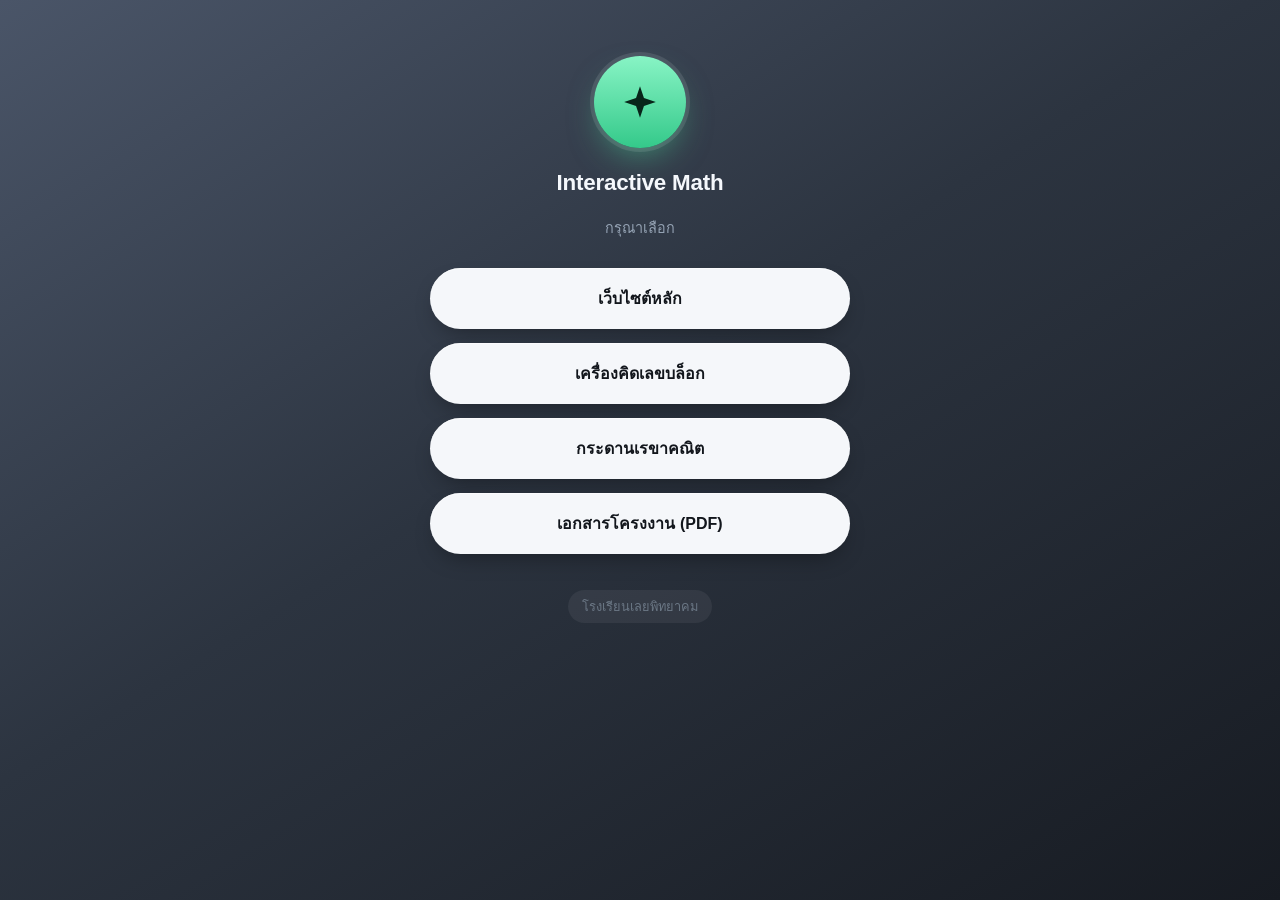
==== index.html @ 2675c6eb "Drop the slide deck; land on the three tools and the report The deck duplicated what the site itself" ====
<!DOCTYPE html>
<html lang="th">
<head>
<meta charset="UTF-8">
<meta name="viewport" content="width=device-width, initial-scale=1.0">
<title>Interactive Math</title>
<style>
  *{box-sizing:border-box;margin:0;padding:0;}
  body{
    min-height:100vh;
    display:flex;flex-direction:column;align-items:center;
    gap:22px;
    padding:56px 20px 32px;
    background:linear-gradient(148deg,#4a5568 0%,#2c3440 46%,#171b22 100%);
    color:#f5f8fc;
    font-family:'Leelawadee UI','Noto Sans Thai','Segoe UI',sans-serif;
    text-align:center;
  }

  .avatar{
    width:92px;height:92px;border-radius:50%;
    display:flex;align-items:center;justify-content:center;
    background:linear-gradient(180deg,#88f4c5,#34c98a);
    box-shadow:0 0 0 4px rgba(255,255,255,.1), 0 14px 34px -10px rgba(78,227,160,.55);
  }
  .avatar svg{width:38px;height:38px;color:#08251a;}

  h1{font-size:1.4rem;font-weight:800;letter-spacing:-.01em;}
  .bio{color:#94a2b3;font-size:.9rem;max-width:32ch;line-height:1.5;margin-bottom:6px;}

  .links{
    display:flex;flex-direction:column;gap:14px;
    width:100%;max-width:420px;
  }
  .links a{
    display:flex;align-items:center;justify-content:center;gap:10px;
    padding:18px 22px;border-radius:100px;
    background:#f5f7fa;color:#12161c;
    text-decoration:none;font-weight:700;font-size:1rem;
    box-shadow:0 10px 24px -10px rgba(0,0,0,.45), inset 0 1px 0 rgba(255,255,255,.6);
    transition:transform .15s ease, box-shadow .15s ease;
    -webkit-tap-highlight-color:transparent;
  }
  .links a:hover{transform:translateY(-2px);box-shadow:0 16px 30px -10px rgba(0,0,0,.55), inset 0 1px 0 rgba(255,255,255,.7);}
  .links a:active{transform:scale(.97);}

  footer{
    margin-top:14px;
    display:inline-flex;align-items:center;gap:6px;
    color:#6b7785;font-size:.8rem;
    padding:6px 14px;border-radius:100px;
    background:rgba(255,255,255,.06);
  }
</style>
</head>
<body>

  <div class="avatar">
    <svg viewBox="0 0 24 24" fill="currentColor" aria-hidden="true"><path d="M12 2L14.5 9.5L22 12L14.5 14.5L12 22L9.5 14.5L2 12L9.5 9.5L12 2Z"/></svg>
  </div>
  <h1>Interactive Math</h1>
  <p class="bio">กรุณาเลือก</p>

  <nav class="links">
    <a href="หน้าเว็บ/index.html">เว็บไซต์หลัก</a>
    <a href="เครื่องคิดเลข/เครื่องคิดเลข-บล็อก_2.html">เครื่องคิดเลขบล็อก</a>
    <a href="เรขาคณิต/index.html">กระดานเรขาคณิต</a>
    <!-- เปิดแท็บใหม่ ให้ตัวอ่าน PDF ในตัวของเบราว์เซอร์จัดการ
         ทำงานทั้งตอนเปิดไฟล์ตรงๆ และบน GitHub Pages ไม่ต้องพึ่งไลบรารีอะไร -->
    <a href="โครงงานเว็บแอปแก้สมาการ.pdf" target="_blank" rel="noopener">เอกสารโครงงาน (PDF)</a>
  </nav>

  <footer> โรงเรียนเลยพิทยาคม</footer>

</body>
</html>
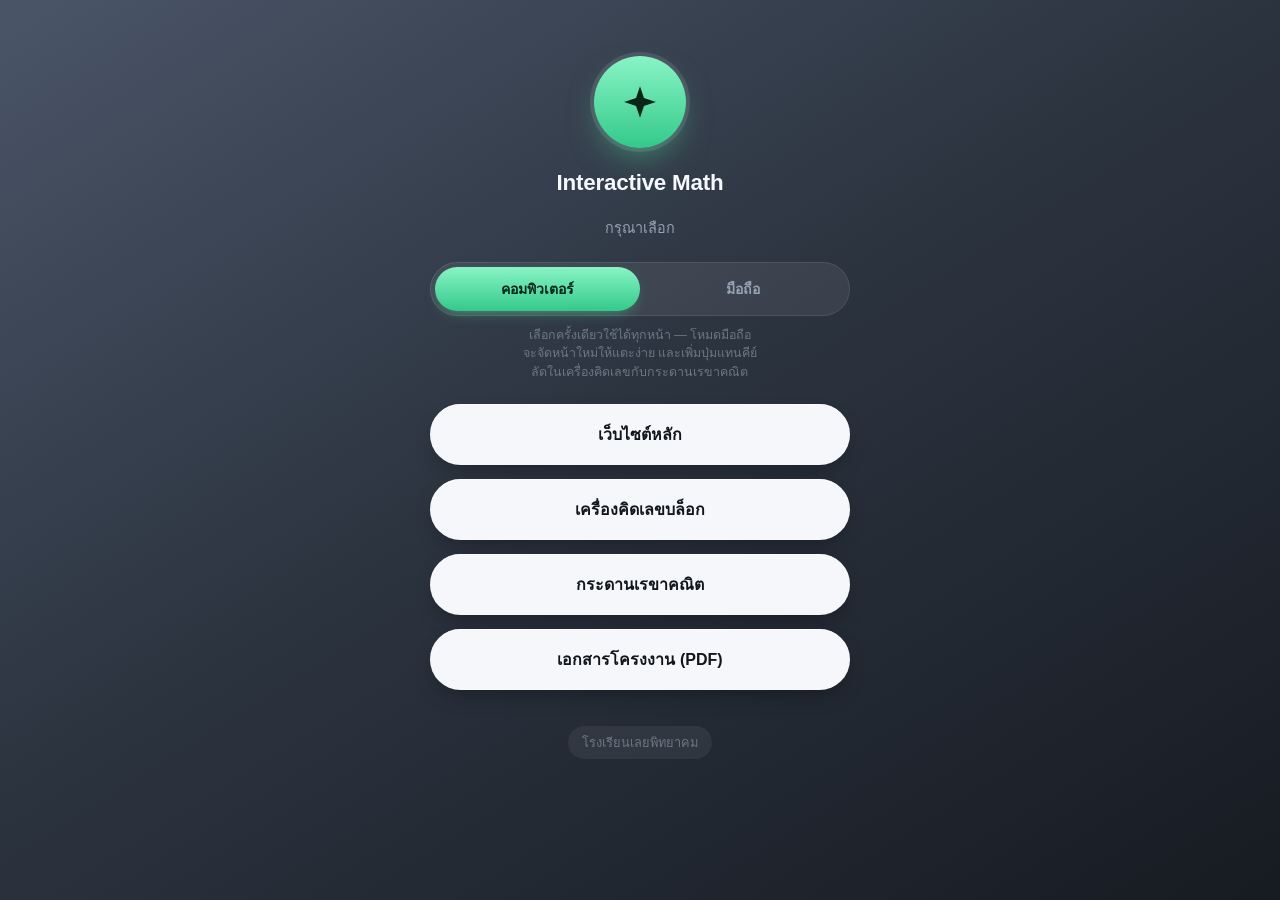
==== commit 3c93561a: "Let the reader say whether they are on a computer or a phone The site guesses from the pointer and t" ====
--- a/index.html
+++ b/index.html
@@ -4,6 +4,12 @@
 <meta charset="UTF-8">
 <meta name="viewport" content="width=device-width, initial-scale=1.0">
 <title>Interactive Math</title>
+
+<!-- โหมดอุปกรณ์ — ต้องรันก่อน CSS โหลด ไม่งั้นปุ่มที่เลือกไว้จะกระพริบสลับข้างหนึ่งเฟรม
+     หน้านี้เป็นที่ที่ผู้ใช้ "เลือก" ส่วนหน้าอื่นแค่ "อ่าน" ค่าที่เลือกไว้
+     เดาจากอุปกรณ์ให้ก่อน เลือกทับได้ตลอด ข้อความชุดนี้เหมือนกันทุกหน้า -->
+<script>(function(){var d=null;try{d=localStorage.getItem('im-device');}catch(e){}if(d!=='mobile'&&d!=='desktop')d=(matchMedia('(pointer:coarse)').matches||innerWidth<=820)?'mobile':'desktop';document.documentElement.dataset.device=d;})();</script>
+
 <style>
   *{box-sizing:border-box;margin:0;padding:0;}
   body{
@@ -26,7 +32,48 @@
   .avatar svg{width:38px;height:38px;color:#08251a;}
 
   h1{font-size:1.4rem;font-weight:800;letter-spacing:-.01em;}
-  .bio{color:#94a2b3;font-size:.9rem;max-width:32ch;line-height:1.5;margin-bottom:6px;}
+  .bio{color:#94a2b3;font-size:.9rem;max-width:32ch;line-height:1.5;}
+
+  /* ---------- ตัวเลือกอุปกรณ์ ----------
+     เลือกที่นี่ที่เดียว แล้วทุกหน้าอ่านค่าเดียวกันจาก localStorage
+     โหมดคอม = ของเดิมทุกอย่าง โหมดมือถือ = เลย์เอาต์ใหม่ + ปุ่มแทนคีย์ลัด
+     ปุ่มสองอันนี้เลื่อนแถบเขียวไปมาแทนการเปลี่ยนสีทีละปุ่ม จะได้เห็นว่าเป็นสวิตช์
+     ไม่ใช่ลิงก์สองอัน */
+  .device{
+    position:relative;display:flex;
+    width:100%;max-width:420px;
+    padding:5px;border-radius:100px;
+    background:rgba(255,255,255,.07);
+    box-shadow:inset 0 0 0 1px rgba(255,255,255,.09);
+  }
+  /* แถบที่เลื่อน วางใต้ปุ่มทั้งสอง ตำแหน่งคุมด้วย data-device บน <html> ล้วนๆ
+     ไม่ต้องรอ JS ตั้งคลาสให้ทีหลัง */
+  .device::before{
+    content:'';position:absolute;z-index:0;
+    top:5px;bottom:5px;left:5px;width:calc(50% - 5px);
+    border-radius:100px;
+    background:linear-gradient(180deg,#88f4c5,#34c98a);
+    box-shadow:0 6px 16px -8px rgba(78,227,160,.7);
+    transition:transform .22s cubic-bezier(.4,0,.2,1);
+  }
+  :root[data-device="mobile"] .device::before{transform:translateX(100%);}
+  .device button{
+    position:relative;z-index:1;flex:1;
+    padding:11px 10px;border:0;background:none;
+    font:inherit;font-size:.88rem;font-weight:700;
+    color:#94a2b3;cursor:pointer;
+    border-radius:100px;
+    transition:color .22s ease;
+    -webkit-tap-highlight-color:transparent;
+  }
+  :root[data-device="desktop"] .device button[data-device="desktop"],
+  :root[data-device="mobile"]  .device button[data-device="mobile"]{color:#08251a;}
+  .device button:focus-visible{outline:2px solid #88f4c5;outline-offset:3px;}
+
+  .device-note{
+    color:#6b7785;font-size:.78rem;line-height:1.5;
+    max-width:34ch;margin-top:-12px;
+  }
 
   .links{
     display:flex;flex-direction:column;gap:14px;
@@ -41,7 +88,11 @@
     transition:transform .15s ease, box-shadow .15s ease;
     -webkit-tap-highlight-color:transparent;
   }
-  .links a:hover{transform:translateY(-2px);box-shadow:0 16px 30px -10px rgba(0,0,0,.55), inset 0 1px 0 rgba(255,255,255,.7);}
+  /* :hover ค้างหลังแตะบน iOS — เมาส์เท่านั้นที่ควรได้เอฟเฟกต์ยกขึ้น
+     :active ยังทำงานทั้งสองแบบ นิ้วจึงยังได้ผลตอบกลับตอนกด */
+  @media (hover:hover){
+    .links a:hover{transform:translateY(-2px);box-shadow:0 16px 30px -10px rgba(0,0,0,.55), inset 0 1px 0 rgba(255,255,255,.7);}
+  }
   .links a:active{transform:scale(.97);}
 
   footer{
@@ -61,6 +112,13 @@
   <h1>Interactive Math</h1>
   <p class="bio">กรุณาเลือก</p>
 
+  <div class="device" role="group" aria-label="เลือกอุปกรณ์ที่ใช้">
+    <button type="button" data-device="desktop">คอมพิวเตอร์</button>
+    <button type="button" data-device="mobile">มือถือ</button>
+  </div>
+  <p class="device-note">เลือกครั้งเดียวใช้ได้ทุกหน้า — โหมดมือถือจะจัดหน้าใหม่ให้แตะง่าย
+    และเพิ่มปุ่มแทนคีย์ลัดในเครื่องคิดเลขกับกระดานเรขาคณิต</p>
+
   <nav class="links">
     <a href="หน้าเว็บ/index.html">เว็บไซต์หลัก</a>
     <a href="เครื่องคิดเลข/เครื่องคิดเลข-บล็อก_2.html">เครื่องคิดเลขบล็อก</a>
@@ -72,5 +130,30 @@
 
   <footer> โรงเรียนเลยพิทยาคม</footer>
 
+<!-- หน้านี้ไม่โหลด assets/ อะไรเลยโดยตั้งใจ (เป็นหน้าเดียวจบ) จึงเขียน IM.setDevice
+     ฉบับย่อไว้ตรงนี้ ต่างจากของจริงใน หน้าเว็บ/assets/js/core.js ตรงที่ไม่ต้อง reload
+     เพราะหน้านี้ไม่มีโมดูลที่บูตตามโหมดไปแล้ว แค่เลื่อนแถบให้ตรงก็พอ -->
+<script>
+(function () {
+  var root = document.documentElement;
+
+  document.querySelector('.device').addEventListener('click', function (e) {
+    var btn = e.target.closest('button[data-device]');
+    if (!btn) return;
+    var next = btn.dataset.device;
+    root.dataset.device = next;
+    try { localStorage.setItem('im-device', next); } catch (err) {}
+    syncPressed();
+  });
+
+  function syncPressed() {
+    var now = root.dataset.device;
+    document.querySelectorAll('.device button').forEach(function (b) {
+      b.setAttribute('aria-pressed', String(b.dataset.device === now));
+    });
+  }
+  syncPressed();
+})();
+</script>
 </body>
 </html>
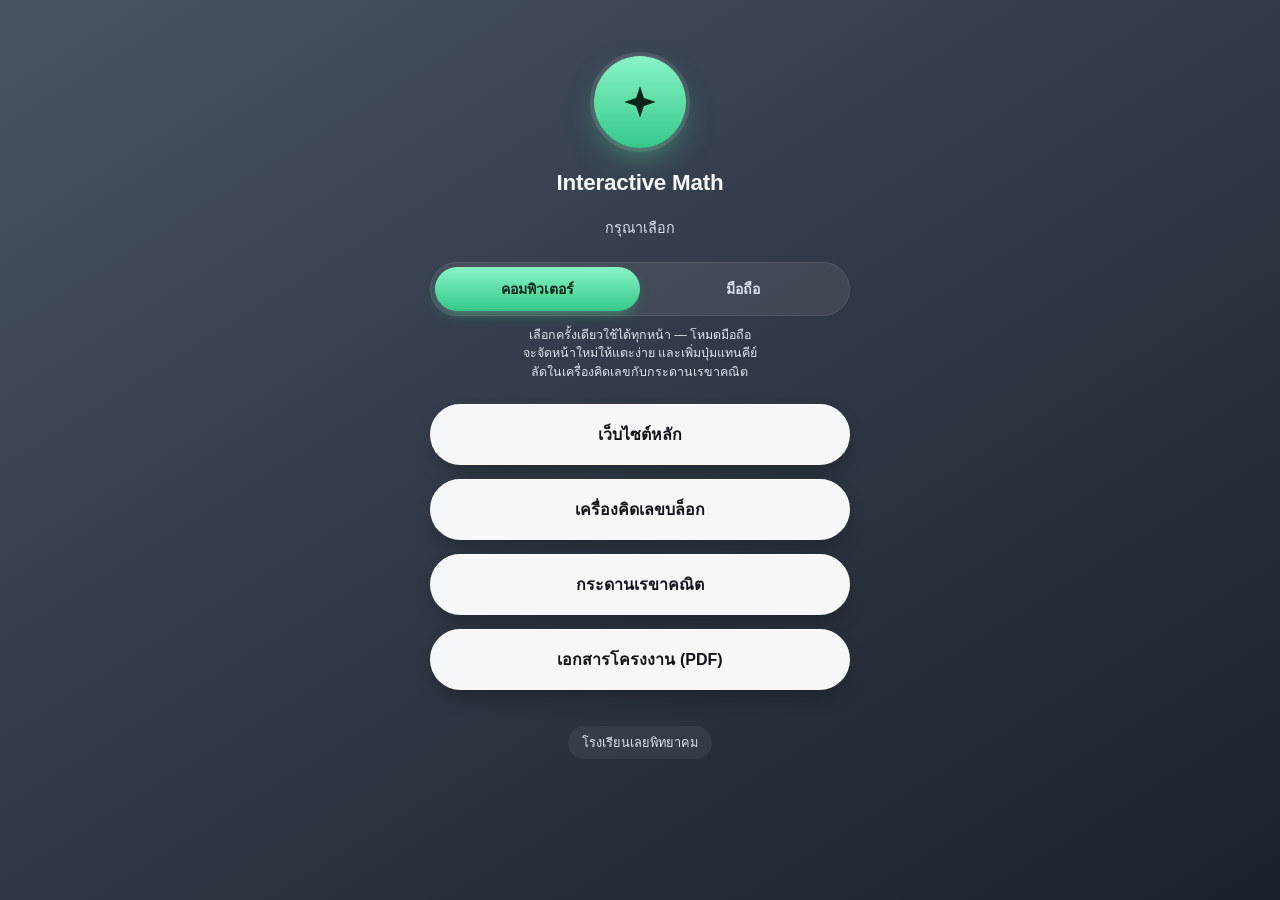
==== commit 09fb6749: "Give the link page the project's own colours, and text that can be read This is the first page anyon" ====
--- a/index.html
+++ b/index.html
@@ -11,14 +11,52 @@
 <script>(function(){var d=null;try{d=localStorage.getItem('im-device');}catch(e){}if(d!=='mobile'&&d!=='desktop')d=(matchMedia('(pointer:coarse)').matches||innerWidth<=820)?'mobile':'desktop';document.documentElement.dataset.device=d;})();</script>
 
 <style>
+  /* ---------- สีประจำโปรเจกต์ ----------
+     ชื่อและค่าตรงกับ หน้าเว็บ/assets/css/tokens.css ทุกตัว แต่ต้องเขียนซ้ำที่นี่เพราะ
+     หน้านี้เป็นหน้าเดียวจบ ไม่โหลด assets/ (เหตุผลอยู่ท้ายไฟล์) — คัดมาเฉพาะที่ใช้จริง
+
+     ก่อนหน้านี้หน้านี้ hardcode สีไว้ 11 ค่า ซึ่ง "เกือบ" ตรงกับ token แต่ไม่ตรง
+     (พื้นหลังเพี้ยนไปทั้งสามหยุด) และสองค่าที่ใช้กับตัวหนังสือตกเกณฑ์ contrast
+     ดูคอมเมนต์ตรง --ink-soft/--ink-faint ข้างล่าง */
+  :root{
+    --bg-hi:#485464;          /* มุมสว่างของ gradient */
+    --bg:#313a47;
+    --bg-lo:#1b212a;          /* มุมเข้ม */
+
+    --ink:#f5f8fc;
+    /* สองตัวนี้คือที่แก้จริง ของเดิมเป็น #94a2b3 กับ #6b7785 ซึ่งวัด contrast เทียบกับ
+       มุมสว่างของ gradient (จุดที่แย่ที่สุด และเป็นที่ที่ข้อความพวกนี้วางอยู่พอดี) ได้
+       2.89 กับ 1.65 — ตกเกณฑ์ WCAG AA ที่ต้อง >= 4.5 ทั้งคู่ ทั้งที่เป็นข้อความจริง
+       ไม่ใช่ของประดับ (คำอธิบายโหมดอุปกรณ์ กับชื่อโรงเรียน)
+       ค่าใหม่เป็นของ tokens.css ตรงๆ วัดได้ 5.59 กับ 5.81
+
+       ชื่อ "faint" สว่างกว่า "soft" เล็กน้อยซึ่งดูสวนชื่อ — เป็นแบบนี้ใน tokens.css
+       อยู่แล้ว เพราะ --ink-faint ถูกดันให้สว่างขึ้นจนผ่าน AA (มีคอมเมนต์กำกับไว้ที่นั่น)
+       ผลคือสองตัวนี้สว่างใกล้กันมาก ลำดับความสำคัญของข้อความจึงมาจาก "ขนาด"
+       ไม่ใช่สี ซึ่งหน้านี้ต่างกันอยู่แล้ว (.bio .9rem / footer .8rem / note .78rem) */
+    --ink-soft:#d6dfea;
+    --ink-faint:#dbe3ec;
+
+    --green:#88f4c5;
+    /* ปลายเข้มของแถบเขียว กับหมึกที่เขียนทับบนเขียว ไม่มีใน tokens.css ทั้งคู่
+       แต่ #08251a เป็นค่าเดียวกับที่ เรขาคณิต/assets/css/geo.css ใช้เป็นหมึกบนพื้นเขียว
+       จึงถือว่าเป็นค่าประจำโปรเจกต์อยู่แล้ว แค่ยังไม่ถูกยกขึ้นเป็น token */
+    --green-2:#34c98a;
+    --on-green:#08251a;
+
+    /* การ์ดลิงก์เป็นพื้นสว่างบนหน้ามืด ใช้คู่สีของธีมสว่างจาก tokens.css */
+    --card:#f5f7f9;
+    --card-ink:#12161c;
+  }
+
   *{box-sizing:border-box;margin:0;padding:0;}
   body{
     min-height:100vh;
     display:flex;flex-direction:column;align-items:center;
     gap:22px;
     padding:56px 20px 32px;
-    background:linear-gradient(148deg,#4a5568 0%,#2c3440 46%,#171b22 100%);
-    color:#f5f8fc;
+    background:linear-gradient(148deg,var(--bg-hi) 0%,var(--bg) 46%,var(--bg-lo) 100%);
+    color:var(--ink);
     font-family:'Leelawadee UI','Noto Sans Thai','Segoe UI',sans-serif;
     text-align:center;
   }
@@ -26,13 +64,13 @@
   .avatar{
     width:92px;height:92px;border-radius:50%;
     display:flex;align-items:center;justify-content:center;
-    background:linear-gradient(180deg,#88f4c5,#34c98a);
+    background:linear-gradient(180deg,var(--green),var(--green-2));
     box-shadow:0 0 0 4px rgba(255,255,255,.1), 0 14px 34px -10px rgba(78,227,160,.55);
   }
-  .avatar svg{width:38px;height:38px;color:#08251a;}
+  .avatar svg{width:38px;height:38px;color:var(--on-green);}
 
   h1{font-size:1.4rem;font-weight:800;letter-spacing:-.01em;}
-  .bio{color:#94a2b3;font-size:.9rem;max-width:32ch;line-height:1.5;}
+  .bio{color:var(--ink-soft);font-size:.9rem;max-width:32ch;line-height:1.5;}
 
   /* ---------- ตัวเลือกอุปกรณ์ ----------
      เลือกที่นี่ที่เดียว แล้วทุกหน้าอ่านค่าเดียวกันจาก localStorage
@@ -52,7 +90,7 @@
     content:'';position:absolute;z-index:0;
     top:5px;bottom:5px;left:5px;width:calc(50% - 5px);
     border-radius:100px;
-    background:linear-gradient(180deg,#88f4c5,#34c98a);
+    background:linear-gradient(180deg,var(--green),var(--green-2));
     box-shadow:0 6px 16px -8px rgba(78,227,160,.7);
     transition:transform .22s cubic-bezier(.4,0,.2,1);
   }
@@ -61,17 +99,17 @@
     position:relative;z-index:1;flex:1;
     padding:11px 10px;border:0;background:none;
     font:inherit;font-size:.88rem;font-weight:700;
-    color:#94a2b3;cursor:pointer;
+    color:var(--ink-soft);cursor:pointer;
     border-radius:100px;
     transition:color .22s ease;
     -webkit-tap-highlight-color:transparent;
   }
   :root[data-device="desktop"] .device button[data-device="desktop"],
-  :root[data-device="mobile"]  .device button[data-device="mobile"]{color:#08251a;}
-  .device button:focus-visible{outline:2px solid #88f4c5;outline-offset:3px;}
+  :root[data-device="mobile"]  .device button[data-device="mobile"]{color:var(--on-green);}
+  .device button:focus-visible{outline:2px solid var(--green);outline-offset:3px;}
 
   .device-note{
-    color:#6b7785;font-size:.78rem;line-height:1.5;
+    color:var(--ink-faint);font-size:.78rem;line-height:1.5;
     max-width:34ch;margin-top:-12px;
   }
 
@@ -82,7 +120,7 @@
   .links a{
     display:flex;align-items:center;justify-content:center;gap:10px;
     padding:18px 22px;border-radius:100px;
-    background:#f5f7fa;color:#12161c;
+    background:var(--card);color:var(--card-ink);
     text-decoration:none;font-weight:700;font-size:1rem;
     box-shadow:0 10px 24px -10px rgba(0,0,0,.45), inset 0 1px 0 rgba(255,255,255,.6);
     transition:transform .15s ease, box-shadow .15s ease;
@@ -98,7 +136,7 @@
   footer{
     margin-top:14px;
     display:inline-flex;align-items:center;gap:6px;
-    color:#6b7785;font-size:.8rem;
+    color:var(--ink-faint);font-size:.8rem;
     padding:6px 14px;border-radius:100px;
     background:rgba(255,255,255,.06);
   }
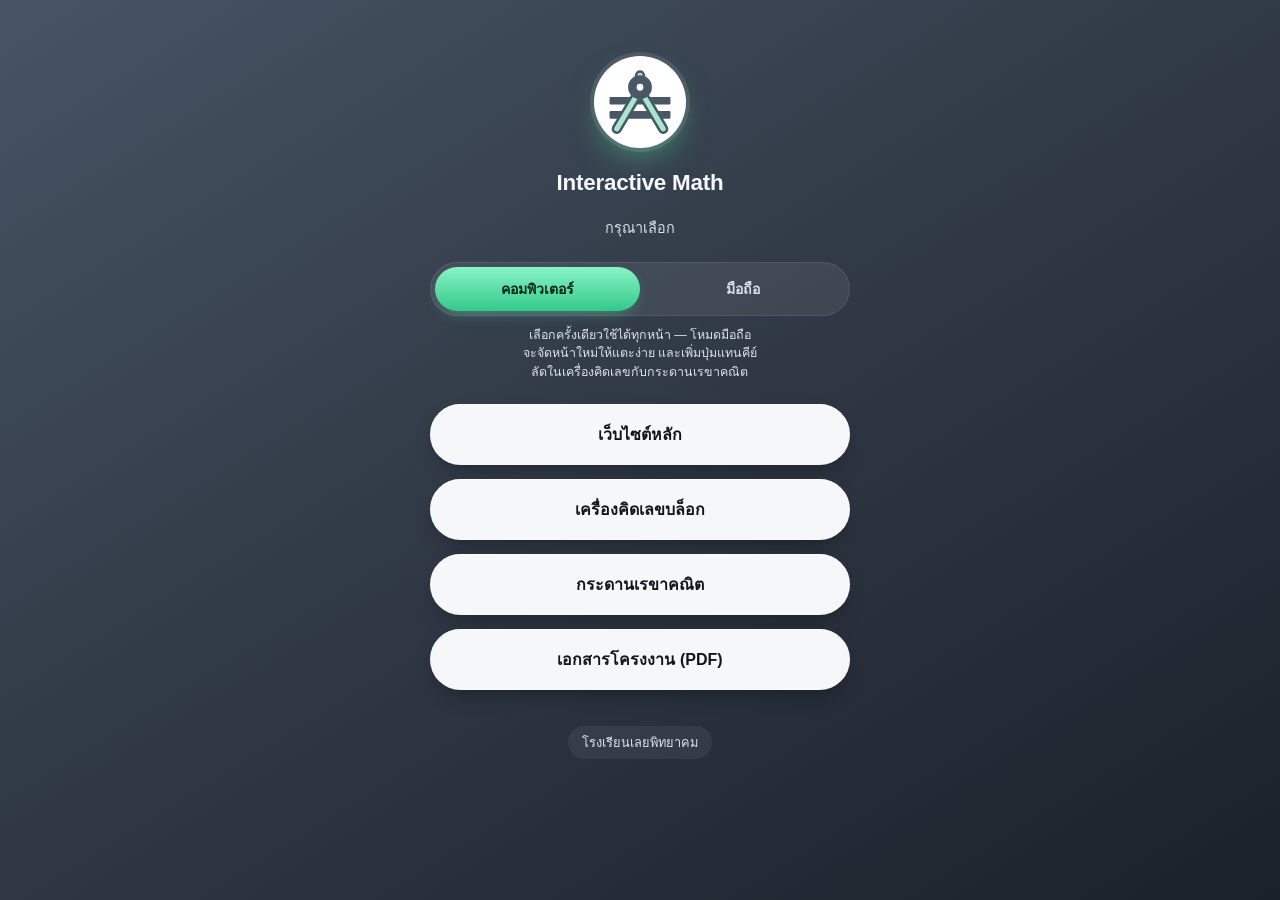
==== commit 52816827: "Give the three pages one logo instead of three icons A compass drawn over an equals sign, from the s" ====
--- a/index.html
+++ b/index.html
@@ -61,13 +61,15 @@
     text-align:center;
   }
 
+  /* พื้นขาวเพราะโลโก้ถือสีของตัวเองมาแล้ว (มิ้นต์กับหมึกเข้ม) วางบนพื้นเขียวเดิมมิ้นต์จะจมหาย
+     เงาเรืองเขียวยังอยู่ — เป็นตัวเดียวที่โยงวงกลมขาวนี้เข้ากับมิ้นต์ในโลโก้ */
   .avatar{
     width:92px;height:92px;border-radius:50%;
     display:flex;align-items:center;justify-content:center;
-    background:linear-gradient(180deg,var(--green),var(--green-2));
+    background:#ffffff;
     box-shadow:0 0 0 4px rgba(255,255,255,.1), 0 14px 34px -10px rgba(78,227,160,.55);
   }
-  .avatar svg{width:38px;height:38px;color:var(--on-green);}
+  .avatar svg{width:68px;height:68px;}
 
   h1{font-size:1.4rem;font-weight:800;letter-spacing:-.01em;}
   .bio{color:var(--ink-soft);font-size:.9rem;max-width:32ch;line-height:1.5;}
@@ -144,8 +146,30 @@
 </head>
 <body>
 
+  <!-- โลโก้ประจำโปรเจกต์ — วงเวียนซ้อนอยู่บนเครื่องหมายเท่ากับ อ่านได้สองชั้น:
+       วงเวียนคือหมวดเรขาคณิต ขีดขนานสองเส้นคือหมวดสมการ ซึ่งเป็นสองหมวดของเว็บพอดี
+
+       ลำดับการวาดสำคัญ: แถบอยู่หลังสุด แล้วขากับด้ามจับวาดสองชั้น (เส้นขอบเข้มก่อน
+       แล้วทับด้วยแกนมิ้นต์) ปิดท้ายด้วยวงบานพับที่ทึบ จึงคลุมโคนขาที่บรรจบกันพอดี
+       เส้นขอบเข้มไม่ใช่ของประดับ — มิ้นต์บนพื้นขาวมี contrast ราว 1.3 มองแทบไม่เห็น
+       รูปทรงทั้งหมดถูกนิยามด้วยเส้นขอบ ถ้าถอดออกโลโก้จะหายไปครึ่งหนึ่ง
+
+       สีเป็นค่าคงที่ ไม่ผูกกับ token ธีม เพราะโลโก้ต้องหน้าตาเดียวกันทุกธีม
+       (--green พลิกเป็นเขียวเข้มในธีมสว่าง ถ้าผูกไว้โลโก้จะเปลี่ยนสีตามซึ่งไม่ใช่โลโก้) -->
   <div class="avatar">
-    <svg viewBox="0 0 24 24" fill="currentColor" aria-hidden="true"><path d="M12 2L14.5 9.5L22 12L14.5 14.5L12 22L9.5 14.5L2 12L9.5 9.5L12 2Z"/></svg>
+    <svg viewBox="0 0 48 48" fill="none" aria-hidden="true">
+      <rect x="2.5" y="20.4" width="43" height="5.4" rx=".8" fill="#4a5865"/>
+      <rect x="2.5" y="30.4" width="43" height="5.4" rx=".8" fill="#4a5865"/>
+      <g stroke-linecap="round">
+        <g stroke="#4a5865" stroke-width="7.2">
+          <path d="M24 5.2v4.4"/><path d="M22.2 18.4 7.6 43"/><path d="M25.8 18.4 40.4 43"/>
+        </g>
+        <g stroke="#a8e6cf" stroke-width="3.6">
+          <path d="M24 5.2v4.4"/><path d="M22.2 18.4 7.6 43"/><path d="M25.8 18.4 40.4 43"/>
+        </g>
+      </g>
+      <circle cx="24" cy="13.6" r="5.4" fill="#ffffff" stroke="#4a5865" stroke-width="6"/>
+    </svg>
   </div>
   <h1>Interactive Math</h1>
   <p class="bio">กรุณาเลือก</p>
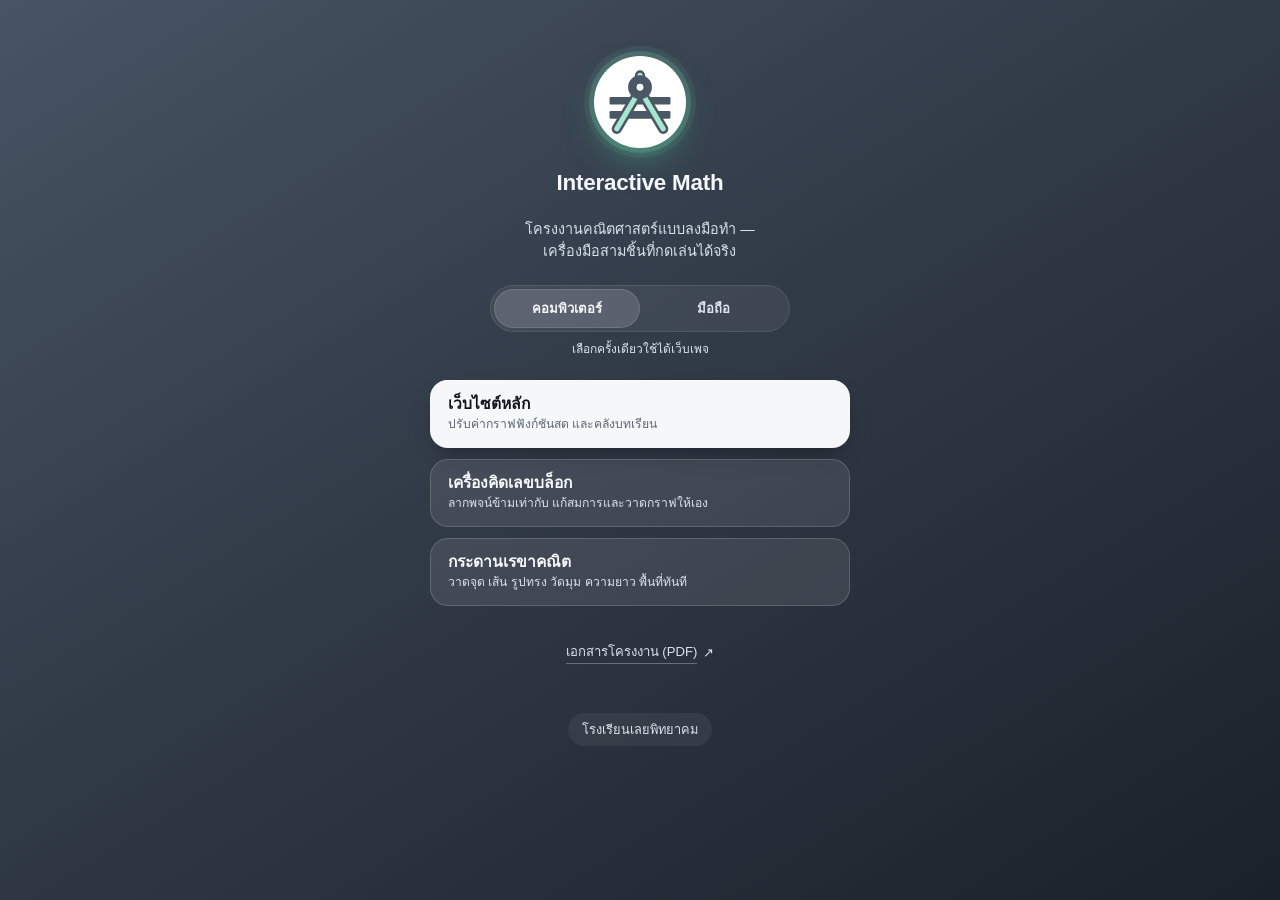
==== commit b6d724f5: "Rank the link page so the eye lands on the tools first The loudest thing on the page was the setting" ====
--- a/index.html
+++ b/index.html
@@ -37,16 +37,15 @@
     --ink-soft:#d6dfea;
     --ink-faint:#dbe3ec;
 
+    /* เขียวเหลือหน้าที่สองอย่าง: รัศมีรอบโลโก้ กับวงแหวนโฟกัส
+       เดิมมี --green-2 กับ --on-green คู่กันไว้ทำไล่เฉดของแถบเลือกอุปกรณ์ พอแถบนั้น
+       ถอดสีเขียวออก (เหตุผลอยู่ที่ .device ข้างล่าง) ทั้งคู่ก็ไม่มีใครใช้ จึงลบทิ้ง */
     --green:#88f4c5;
-    /* ปลายเข้มของแถบเขียว กับหมึกที่เขียนทับบนเขียว ไม่มีใน tokens.css ทั้งคู่
-       แต่ #08251a เป็นค่าเดียวกับที่ เรขาคณิต/assets/css/geo.css ใช้เป็นหมึกบนพื้นเขียว
-       จึงถือว่าเป็นค่าประจำโปรเจกต์อยู่แล้ว แค่ยังไม่ถูกยกขึ้นเป็น token */
-    --green-2:#34c98a;
-    --on-green:#08251a;
-
-    /* การ์ดลิงก์เป็นพื้นสว่างบนหน้ามืด ใช้คู่สีของธีมสว่างจาก tokens.css */
+
+    /* การ์ดลิงก์หลักเป็นพื้นสว่างบนหน้ามืด ใช้คู่สีของธีมสว่างจาก tokens.css */
     --card:#f5f7f9;
     --card-ink:#12161c;
+    --card-ink-soft:#5c6773;      /* คำอธิบายบนการ์ดขาว — ค่าเดียวกับ --ink-faint ธีมสว่าง */
   }
 
   *{box-sizing:border-box;margin:0;padding:0;}
@@ -62,78 +61,135 @@
   }
 
   /* พื้นขาวเพราะโลโก้ถือสีของตัวเองมาแล้ว (มิ้นต์กับหมึกเข้ม) วางบนพื้นเขียวเดิมมิ้นต์จะจมหาย
-     เงาเรืองเขียวยังอยู่ — เป็นตัวเดียวที่โยงวงกลมขาวนี้เข้ากับมิ้นต์ในโลโก้ */
+
+     รัศมีเขียวชั้นในเป็นของใหม่ ไม่ใช่ของประดับ: พอลิงก์ข้างล่างเหลือการ์ดขาวใบเดียว
+     (ที่เหลือเป็นกระจก) วงกลมขาวนี้กับการ์ดนั้นจะเป็นของขาวสองชิ้นบนหน้า รัศมีเขียว
+     คือสิ่งที่แยกโลโก้ออกมาเป็นตัวนำสายตา ไม่ให้อ่านเป็นแค่การ์ดอีกใบที่บังเอิญกลม */
   .avatar{
     width:92px;height:92px;border-radius:50%;
     display:flex;align-items:center;justify-content:center;
     background:#ffffff;
-    box-shadow:0 0 0 4px rgba(255,255,255,.1), 0 14px 34px -10px rgba(78,227,160,.55);
+    box-shadow:0 0 0 5px rgba(136,244,197,.16),
+               0 0 0 10px rgba(136,244,197,.06),
+               0 16px 38px -12px rgba(78,227,160,.5);
   }
   .avatar svg{width:68px;height:68px;}
 
   h1{font-size:1.4rem;font-weight:800;letter-spacing:-.01em;}
-  .bio{color:var(--ink-soft);font-size:.9rem;max-width:32ch;line-height:1.5;}
+  /* บอกว่าเว็บนี้คืออะไร ไม่ใช่สั่งให้ทำอะไร — คนที่กดลิงก์ที่แชร์ต่อกันมาถึงจะรู้ว่ามาถึงอะไร */
+  .bio{color:var(--ink-soft);font-size:.9rem;max-width:34ch;line-height:1.55;}
 
   /* ---------- ตัวเลือกอุปกรณ์ ----------
      เลือกที่นี่ที่เดียว แล้วทุกหน้าอ่านค่าเดียวกันจาก localStorage
      โหมดคอม = ของเดิมทุกอย่าง โหมดมือถือ = เลย์เอาต์ใหม่ + ปุ่มแทนคีย์ลัด
      ปุ่มสองอันนี้เลื่อนแถบเขียวไปมาแทนการเปลี่ยนสีทีละปุ่ม จะได้เห็นว่าเป็นสวิตช์
      ไม่ใช่ลิงก์สองอัน */
+  /* แคบกว่าลิงก์ข้างล่างโดยตั้งใจ และไม่มีสีจัดแล้ว
+
+     เดิมแถบที่เลื่อนเป็นไล่เฉดเขียว ซึ่งเป็นของชิ้นเดียวบนหน้าที่มีสีอิ่ม ผลคือสายตาไปหยุด
+     ที่ "สวิตช์ตั้งค่า" ก่อนของสี่อย่างที่คนเข้ามาเพื่อจะกด ลำดับกลับหัว
+     ตอนนี้เป็นฟิล์มขาวจางแทน ยังเห็นชัดว่าเลือกอะไรอยู่ แต่ไม่แย่งความสนใจ
+     ตำแหน่งยังอยู่เหนือลิงก์เหมือนเดิม เพราะโหมดอุปกรณ์มีผลกับเครื่องมือทุกตัว
+     ควรเลือกก่อนกดเข้าไปใช้ — ย้ายที่ไม่ใช่ทางแก้ ลดความดังต่างหาก */
   .device{
     position:relative;display:flex;
-    width:100%;max-width:420px;
-    padding:5px;border-radius:100px;
-    background:rgba(255,255,255,.07);
+    width:100%;max-width:300px;
+    padding:4px;border-radius:100px;
+    background:rgba(255,255,255,.06);
     box-shadow:inset 0 0 0 1px rgba(255,255,255,.09);
   }
   /* แถบที่เลื่อน วางใต้ปุ่มทั้งสอง ตำแหน่งคุมด้วย data-device บน <html> ล้วนๆ
      ไม่ต้องรอ JS ตั้งคลาสให้ทีหลัง */
   .device::before{
     content:'';position:absolute;z-index:0;
-    top:5px;bottom:5px;left:5px;width:calc(50% - 5px);
+    top:4px;bottom:4px;left:4px;width:calc(50% - 4px);
     border-radius:100px;
-    background:linear-gradient(180deg,var(--green),var(--green-2));
-    box-shadow:0 6px 16px -8px rgba(78,227,160,.7);
+    background:rgba(255,255,255,.14);
+    box-shadow:inset 0 0 0 1px rgba(255,255,255,.12);
     transition:transform .22s cubic-bezier(.4,0,.2,1);
   }
   :root[data-device="mobile"] .device::before{transform:translateX(100%);}
   .device button{
     position:relative;z-index:1;flex:1;
-    padding:11px 10px;border:0;background:none;
-    font:inherit;font-size:.88rem;font-weight:700;
-    color:var(--ink-soft);cursor:pointer;
+    padding:9px 10px;border:0;background:none;
+    font:inherit;font-size:.82rem;font-weight:700;
+    color:var(--ink-faint);cursor:pointer;
     border-radius:100px;
     transition:color .22s ease;
     -webkit-tap-highlight-color:transparent;
   }
   :root[data-device="desktop"] .device button[data-device="desktop"],
-  :root[data-device="mobile"]  .device button[data-device="mobile"]{color:var(--on-green);}
+  :root[data-device="mobile"]  .device button[data-device="mobile"]{color:var(--ink);}
   .device button:focus-visible{outline:2px solid var(--green);outline-offset:3px;}
 
   .device-note{
-    color:var(--ink-faint);font-size:.78rem;line-height:1.5;
-    max-width:34ch;margin-top:-12px;
-  }
-
+    color:var(--ink-faint);font-size:.75rem;line-height:1.5;
+    max-width:34ch;margin-top:-14px;
+  }
+
+  /* ---------- ลิงก์เครื่องมือ ----------
+     ของเดิมเป็นแคปซูลขาวสี่อันเหมือนกันเป๊ะ ทั้งที่ปลายทางต่างกันมาก ไม่มีอะไรช่วยให้เลือกถูก
+     ตอนนี้แยกเป็นสามชั้น: เว็บหลักเป็นการ์ดขาวทึบ (ทางเข้าหลัก) เครื่องมือสองตัวเป็นกระจก
+     ส่วนเอกสาร PDF ลงไปเป็นลิงก์ข้อความ เพราะเป็นของอ่าน ไม่ใช่ของเล่น ไม่ควรหนักเท่ากัน
+
+     ชิดซ้ายไม่ใช่กลาง เพราะมีสองบรรทัด — ข้อความสองบรรทัดที่จัดกลางทั้งคู่อ่านยากกว่า
+     และขอบซ้ายที่ตรงกันช่วยให้กวาดตาลงมาเทียบสามอันได้เร็ว */
   .links{
-    display:flex;flex-direction:column;gap:14px;
+    display:flex;flex-direction:column;gap:11px;
     width:100%;max-width:420px;
   }
   .links a{
-    display:flex;align-items:center;justify-content:center;gap:10px;
-    padding:18px 22px;border-radius:100px;
+    display:block;text-align:left;
+    padding:14px 18px;border-radius:18px;
+    text-decoration:none;
+    transition:transform .15s ease, box-shadow .15s ease, background .15s ease;
+    -webkit-tap-highlight-color:transparent;
+  }
+  .links .t{display:block;font-weight:700;font-size:.98rem;line-height:1.3;}
+  .links .d{display:block;font-size:.76rem;line-height:1.45;margin-top:2px;}
+
+  /* ทางเข้าหลัก — ขาวทึบชิ้นเดียวในกลุ่ม จึงอ่านเป็น "เริ่มที่นี่" โดยไม่ต้องเขียนว่าเริ่มที่นี่ */
+  .links .primary{
     background:var(--card);color:var(--card-ink);
-    text-decoration:none;font-weight:700;font-size:1rem;
     box-shadow:0 10px 24px -10px rgba(0,0,0,.45), inset 0 1px 0 rgba(255,255,255,.6);
-    transition:transform .15s ease, box-shadow .15s ease;
-    -webkit-tap-highlight-color:transparent;
-  }
+  }
+  .links .primary .d{color:var(--card-ink-soft);}
+
+  .links .glass{
+    background:rgba(255,255,255,.09);color:var(--ink);
+    box-shadow:inset 0 0 0 1px rgba(255,255,255,.16);
+  }
+  .links .glass .d{color:var(--ink-faint);}
+
   /* :hover ค้างหลังแตะบน iOS — เมาส์เท่านั้นที่ควรได้เอฟเฟกต์ยกขึ้น
      :active ยังทำงานทั้งสองแบบ นิ้วจึงยังได้ผลตอบกลับตอนกด */
   @media (hover:hover){
-    .links a:hover{transform:translateY(-2px);box-shadow:0 16px 30px -10px rgba(0,0,0,.55), inset 0 1px 0 rgba(255,255,255,.7);}
-  }
-  .links a:active{transform:scale(.97);}
+    .links .primary:hover{transform:translateY(-2px);box-shadow:0 16px 30px -10px rgba(0,0,0,.55), inset 0 1px 0 rgba(255,255,255,.7);}
+    .links .glass:hover{transform:translateY(-2px);background:rgba(255,255,255,.14);}
+    .doc-link:hover{color:var(--ink);}
+    .doc-link:hover .u{border-bottom-color:var(--ink);}
+  }
+  .links a:active{transform:scale(.98);}
+  .links a:focus-visible,
+  .doc-link:focus-visible{outline:2px solid var(--green);outline-offset:3px;}
+
+  /* เอกสารโครงงาน — ลิงก์ข้อความ ไม่ใช่การ์ด ↗ บอกว่าเปิดแท็บใหม่ก่อนกด
+
+     padding ทำให้พื้นที่กดสูง 45px ตามเกณฑ์เป้าแตะที่โปรเจกต์ยึดไว้ทุกที่ ตัวข้อความเองสูงแค่
+     19px ซึ่งนิ้วกดพลาดง่าย เส้นใต้จึงย้ายไปอยู่ที่ span ข้างใน ไม่งั้นมันจะถูก padding
+     ดันห่างจากตัวหนังสือจนดูเหมือนเส้นลอยๆ ไม่ใช่เส้นใต้ */
+  .doc-link{
+    display:inline-flex;align-items:center;gap:6px;
+    color:var(--ink-faint);font-size:.82rem;text-decoration:none;
+    padding:13px 12px;
+    transition:color .15s ease;
+    -webkit-tap-highlight-color:transparent;
+  }
+  .doc-link .u{
+    border-bottom:1px solid rgba(219,227,236,.35);
+    padding-bottom:1px;
+    transition:border-color .15s ease;
+  }
 
   footer{
     margin-top:14px;
@@ -172,23 +228,38 @@
     </svg>
   </div>
   <h1>Interactive Math</h1>
-  <p class="bio">กรุณาเลือก</p>
+  <p class="bio">โครงงานคณิตศาสตร์แบบลงมือทำ — เครื่องมือสามชิ้นที่กดเล่นได้จริง</p>
 
   <div class="device" role="group" aria-label="เลือกอุปกรณ์ที่ใช้">
     <button type="button" data-device="desktop">คอมพิวเตอร์</button>
     <button type="button" data-device="mobile">มือถือ</button>
   </div>
-  <p class="device-note">เลือกครั้งเดียวใช้ได้ทุกหน้า — โหมดมือถือจะจัดหน้าใหม่ให้แตะง่าย
-    และเพิ่มปุ่มแทนคีย์ลัดในเครื่องคิดเลขกับกระดานเรขาคณิต</p>
-
+  <p class="device-note">เลือกครั้งเดียวใช้ได้เว็บเพจ</p>
+
+  <!-- คำอธิบายใต้ชื่อแต่ละอันสรุปมาจากตาราง "ส่วนประกอบ" ใน README ให้ตรงกัน
+       จะได้ไม่มีสองที่ที่บอกไม่เหมือนกันเวลาแก้ทีหลัง -->
   <nav class="links">
-    <a href="หน้าเว็บ/index.html">เว็บไซต์หลัก</a>
-    <a href="เครื่องคิดเลข/เครื่องคิดเลข-บล็อก_2.html">เครื่องคิดเลขบล็อก</a>
-    <a href="เรขาคณิต/index.html">กระดานเรขาคณิต</a>
-    <!-- เปิดแท็บใหม่ ให้ตัวอ่าน PDF ในตัวของเบราว์เซอร์จัดการ
-         ทำงานทั้งตอนเปิดไฟล์ตรงๆ และบน GitHub Pages ไม่ต้องพึ่งไลบรารีอะไร -->
-    <a href="โครงงานเว็บแอปแก้สมาการ.pdf" target="_blank" rel="noopener">เอกสารโครงงาน (PDF)</a>
+    <a class="primary" href="หน้าเว็บ/index.html">
+      <span class="t">เว็บไซต์หลัก</span>
+      <span class="d">ปรับค่ากราฟฟังก์ชันสด และคลังบทเรียน</span>
+    </a>
+    <a class="glass" href="เครื่องคิดเลข/เครื่องคิดเลข-บล็อก_2.html">
+      <span class="t">เครื่องคิดเลขบล็อก</span>
+      <span class="d">ลากพจน์ข้ามเท่ากับ แก้สมการและวาดกราฟให้เอง</span>
+    </a>
+    <a class="glass" href="เรขาคณิต/index.html">
+      <span class="t">กระดานเรขาคณิต</span>
+      <span class="d">วาดจุด เส้น รูปทรง วัดมุม ความยาว พื้นที่ทันที</span>
+    </a>
   </nav>
+
+  <!-- เปิดแท็บใหม่ ให้ตัวอ่าน PDF ในตัวของเบราว์เซอร์จัดการ
+       ทำงานทั้งตอนเปิดไฟล์ตรงๆ และบน GitHub Pages ไม่ต้องพึ่งไลบรารีอะไร
+       ย้ายออกจาก <nav class="links"> เพราะไม่ใช่เครื่องมือ เป็นเอกสารประกอบ -->
+  <a class="doc-link" href="โครงงานเว็บแอปแก้สมาการ.pdf" target="_blank" rel="noopener">
+    <span class="u">เอกสารโครงงาน (PDF)</span>
+    <span aria-hidden="true">↗</span>
+  </a>
 
   <footer> โรงเรียนเลยพิทยาคม</footer>
 
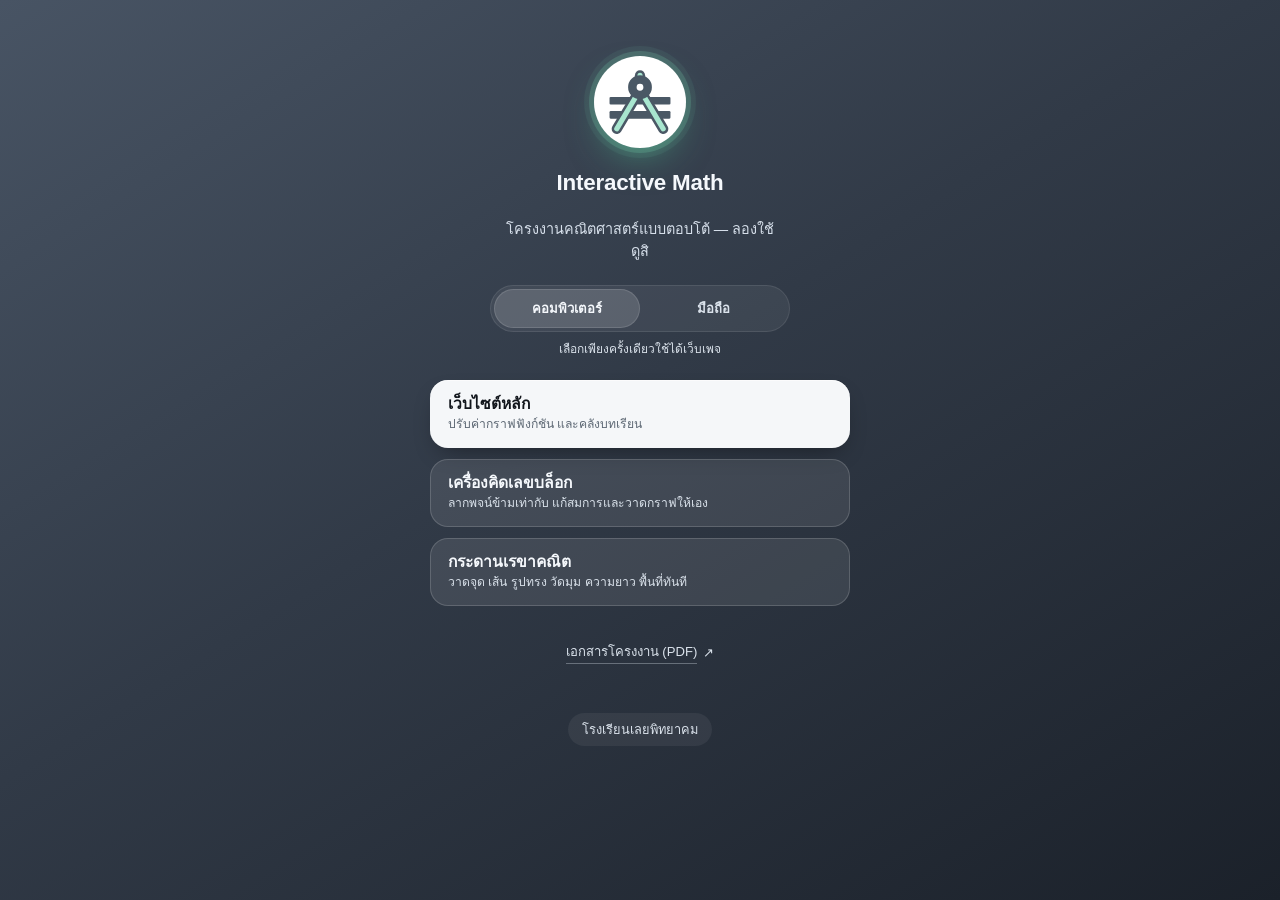
==== commit ed588ef9: "Reword the link page's own copy Author's wording: the page calls itself แบบตอบโต้ rather than แบบลงม" ====
--- a/index.html
+++ b/index.html
@@ -4,6 +4,23 @@
 <meta charset="UTF-8">
 <meta name="viewport" content="width=device-width, initial-scale=1.0">
 <title>Interactive Math</title>
+
+<!-- ============================================
+     ไอคอนแท็บ + ภาพตอนแชร์ลิงก์
+
+     og:image ต้องเป็น URL เต็มเสมอ ตัวขูดข้อมูลของ LINE/Facebook อ่าน path แบบสัมพัทธ์
+     ไม่ออก มันไม่ได้เปิดหน้าเว็บเหมือนเบราว์เซอร์ แค่ดึง HTML มาอ่าน <head> อย่างเดียว
+     ที่อยู่นี้จึงผูกกับ GitHub Pages ถ้าย้ายโฮสต์ต้องแก้ทั้งสี่หน้า
+     ============================================ -->
+<link rel="icon" href="assets/favicon.svg" type="image/svg+xml">
+<link rel="apple-touch-icon" href="assets/apple-touch-icon.png">
+<meta name="description" content="โครงงานคณิตศาสตร์แบบลงมือทำ — เว็บเรียนรู้ เครื่องคิดเลขบล็อกที่ลากพจน์ข้ามเท่ากับได้ และกระดานเรขาคณิตที่วัดมุมและพื้นที่ให้ทันที">
+<meta property="og:type" content="website">
+<meta property="og:title" content="Interactive Math">
+<meta property="og:description" content="โครงงานคณิตศาสตร์แบบลงมือทำ — เครื่องมือสามชิ้นที่กดเล่นได้จริง">
+<meta property="og:image" content="https://lpk37943-cyber.github.io/interactive-math/assets/og-image.jpg">
+<meta property="og:url" content="https://lpk37943-cyber.github.io/interactive-math/">
+<meta name="twitter:card" content="summary_large_image">
 
 <!-- โหมดอุปกรณ์ — ต้องรันก่อน CSS โหลด ไม่งั้นปุ่มที่เลือกไว้จะกระพริบสลับข้างหนึ่งเฟรม
      หน้านี้เป็นที่ที่ผู้ใช้ "เลือก" ส่วนหน้าอื่นแค่ "อ่าน" ค่าที่เลือกไว้
@@ -228,20 +245,20 @@
     </svg>
   </div>
   <h1>Interactive Math</h1>
-  <p class="bio">โครงงานคณิตศาสตร์แบบลงมือทำ — เครื่องมือสามชิ้นที่กดเล่นได้จริง</p>
+  <p class="bio">โครงงานคณิตศาสตร์แบบตอบโต้ — ลองใช้ดูสิ</p>
 
   <div class="device" role="group" aria-label="เลือกอุปกรณ์ที่ใช้">
     <button type="button" data-device="desktop">คอมพิวเตอร์</button>
     <button type="button" data-device="mobile">มือถือ</button>
   </div>
-  <p class="device-note">เลือกครั้งเดียวใช้ได้เว็บเพจ</p>
+  <p class="device-note">เลือกเพียงครั้งเดียวใช้ได้เว็บเพจ</p>
 
   <!-- คำอธิบายใต้ชื่อแต่ละอันสรุปมาจากตาราง "ส่วนประกอบ" ใน README ให้ตรงกัน
        จะได้ไม่มีสองที่ที่บอกไม่เหมือนกันเวลาแก้ทีหลัง -->
   <nav class="links">
     <a class="primary" href="หน้าเว็บ/index.html">
       <span class="t">เว็บไซต์หลัก</span>
-      <span class="d">ปรับค่ากราฟฟังก์ชันสด และคลังบทเรียน</span>
+      <span class="d">ปรับค่ากราฟฟังก์ชัน และคลังบทเรียน</span>
     </a>
     <a class="glass" href="เครื่องคิดเลข/เครื่องคิดเลข-บล็อก_2.html">
       <span class="t">เครื่องคิดเลขบล็อก</span>
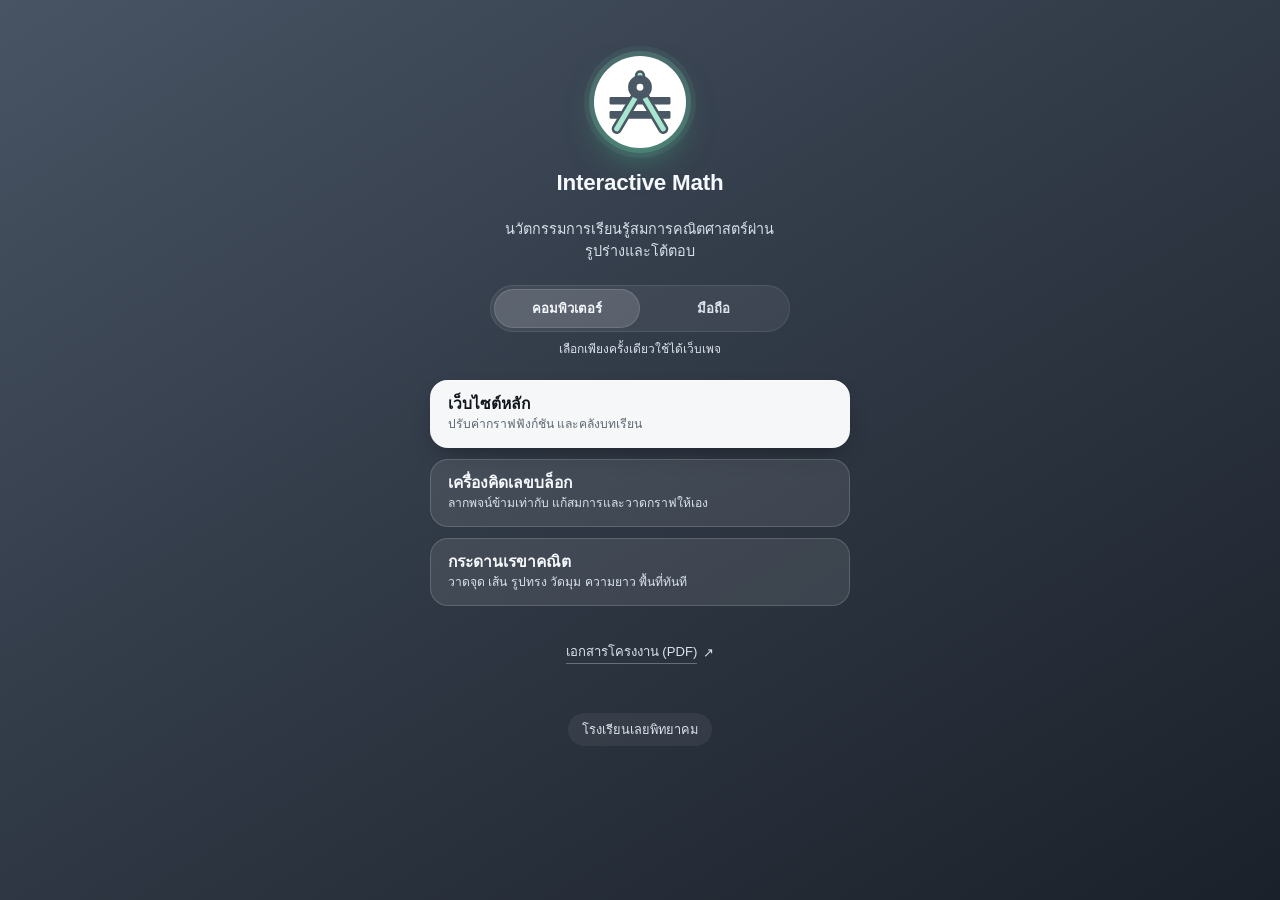
==== commit de4a3f97: "Say what the project is in the author's own words The line under the title becomes นวัตกรรมการเรียนร" ====
--- a/index.html
+++ b/index.html
@@ -245,7 +245,7 @@
     </svg>
   </div>
   <h1>Interactive Math</h1>
-  <p class="bio">โครงงานคณิตศาสตร์แบบตอบโต้ — ลองใช้ดูสิ</p>
+  <p class="bio">นวัตกรรมการเรียนรู้สมการคณิตศาสตร์ผ่านรูปร่างและโต้ตอบ</p>
 
   <div class="device" role="group" aria-label="เลือกอุปกรณ์ที่ใช้">
     <button type="button" data-device="desktop">คอมพิวเตอร์</button>
